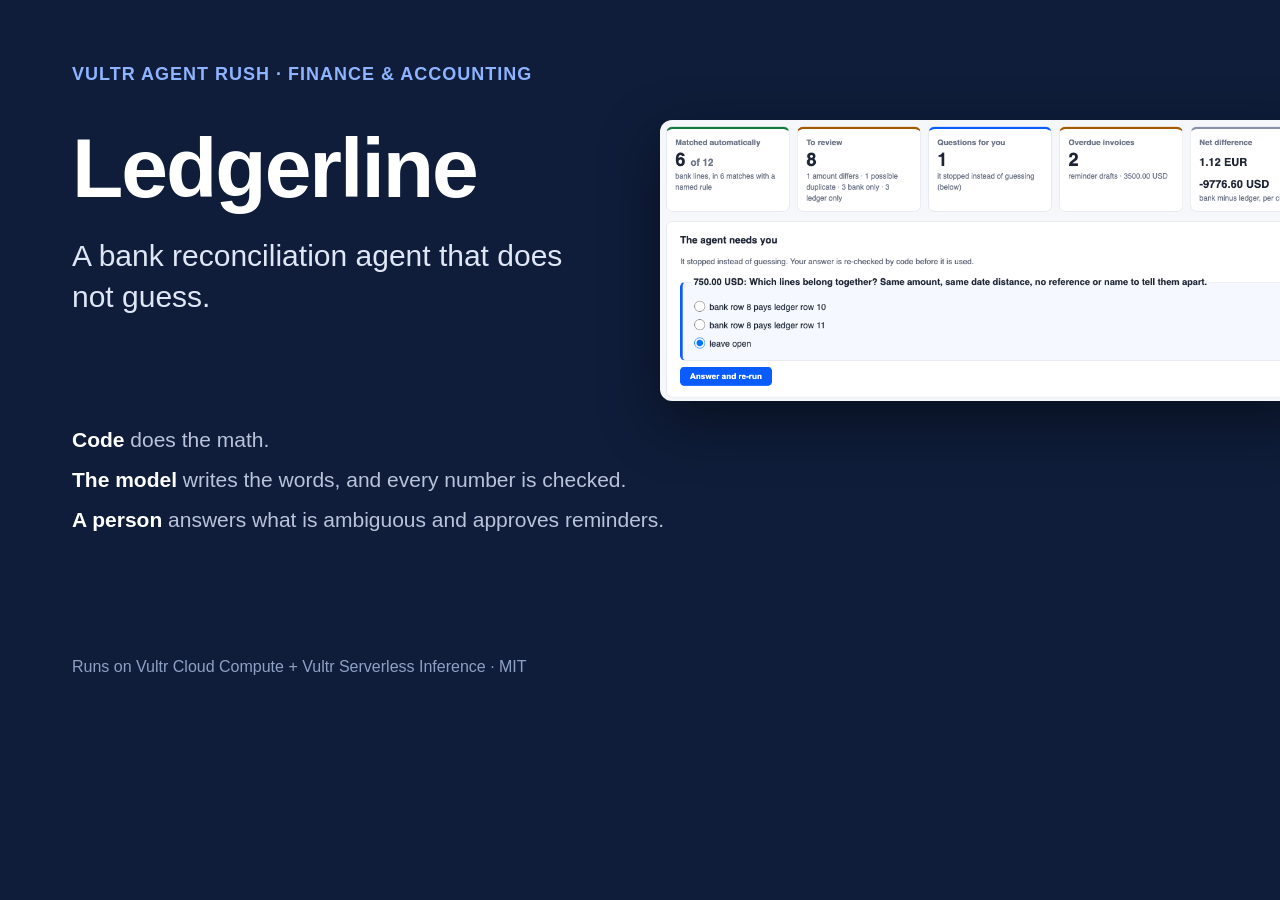
==== docs/cover.html @ 84f8dfae "docs: 독립 리뷰·제출 체크리스트, README 스크린샷·아키텍처 그림, 장표에 출처 있는 시장 사실 - docs/review_1106.md: 심사 4기준 점수 추정, 필수 요" ====
<!DOCTYPE html>
<html lang="en"><head><meta charset="utf-8"><title>Ledgerline cover</title>
<style>
body { margin: 0; width: 1280px; height: 720px; background: #0f1d3a; color: #fff; font-family: -apple-system, "Segoe UI", Helvetica, Arial, sans-serif; overflow: hidden; position: relative; }
.k { position: absolute; left: 72px; top: 64px; color: #8fb3ff; font-weight: 700; font-size: 18px; letter-spacing: 1px; text-transform: uppercase; }
h1 { position: absolute; left: 72px; top: 120px; margin: 0; font-size: 84px; letter-spacing: -2px; }
p { position: absolute; left: 72px; top: 236px; margin: 0; font-size: 30px; width: 520px; line-height: 1.35; color: #dfe6f5; }
.rules { position: absolute; left: 72px; top: 420px; font-size: 21px; line-height: 1.9; color: #b9c3da; }
.rules b { color: #fff; }
img { position: absolute; right: -40px; top: 120px; width: 660px; border-radius: 12px; box-shadow: 0 20px 60px rgba(0,0,0,.45); }
.f { position: absolute; left: 72px; bottom: 44px; font-size: 16px; color: #8fa0c4; }
</style></head><body>
<div class="k">Vultr Agent Rush · Finance &amp; Accounting</div>
<h1>Ledgerline</h1>
<p>A bank reconciliation agent that does not guess.</p>
<div class="rules"><b>Code</b> does the math.<br><b>The model</b> writes the words, and every number is checked.<br><b>A person</b> answers what is ambiguous and approves reminders.</div>
<img src="img/shot_summary.png" alt="">
<div class="f">Runs on Vultr Cloud Compute + Vultr Serverless Inference · MIT</div>
</body></html>
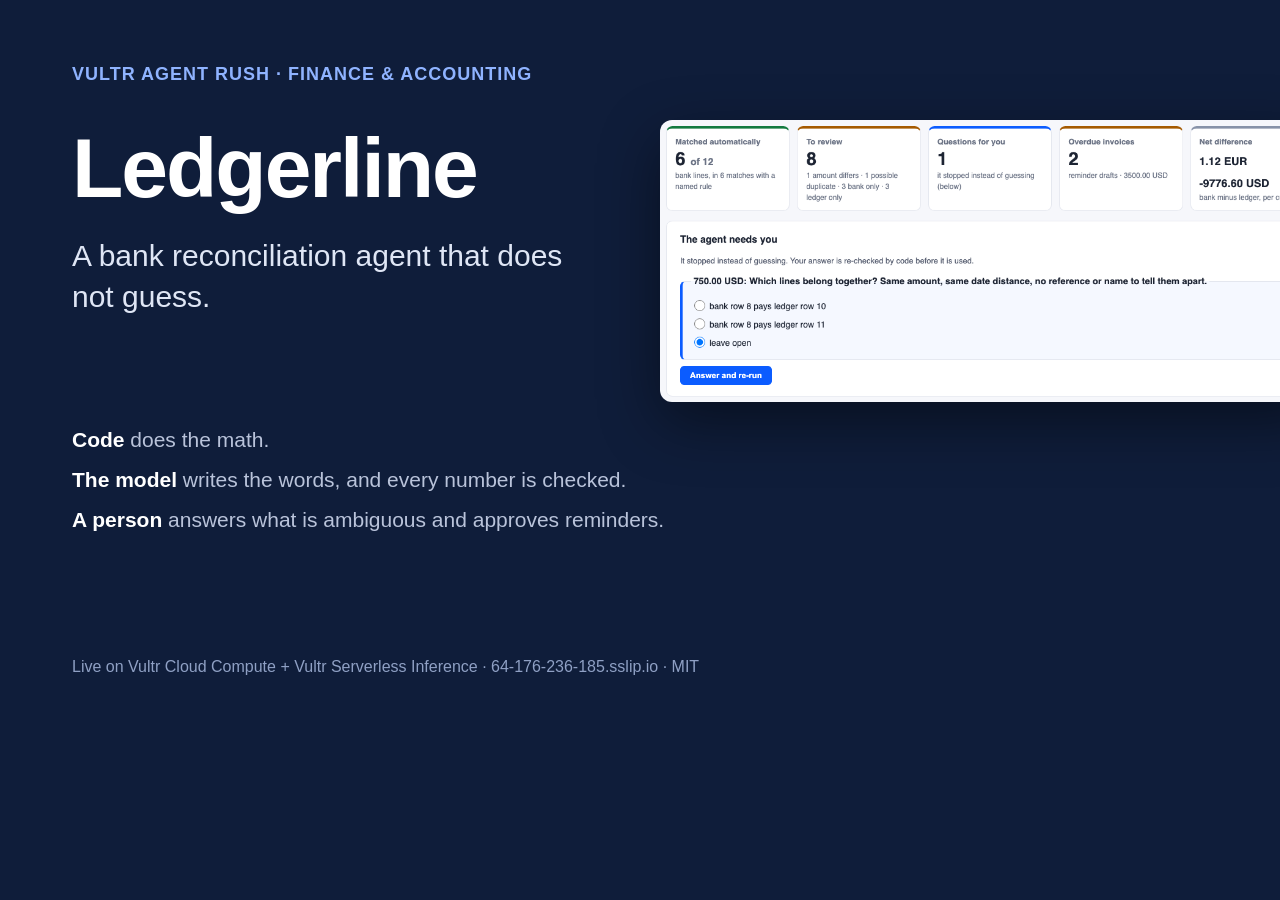
==== commit 6573466d: "docs: Vultr 배포 실측으로 숫자·화면·장표 갱신 Vultr 서울 VM(64-176-236-185.sslip.io)에 올리고 Vultr Serverless Inference" ====
--- a/docs/cover.html
+++ b/docs/cover.html
@@ -15,5 +15,5 @@
 <p>A bank reconciliation agent that does not guess.</p>
 <div class="rules"><b>Code</b> does the math.<br><b>The model</b> writes the words, and every number is checked.<br><b>A person</b> answers what is ambiguous and approves reminders.</div>
 <img src="img/shot_summary.png" alt="">
-<div class="f">Runs on Vultr Cloud Compute + Vultr Serverless Inference · MIT</div>
+<div class="f">Live on Vultr Cloud Compute + Vultr Serverless Inference · 64-176-236-185.sslip.io · MIT</div>
 </body></html>
